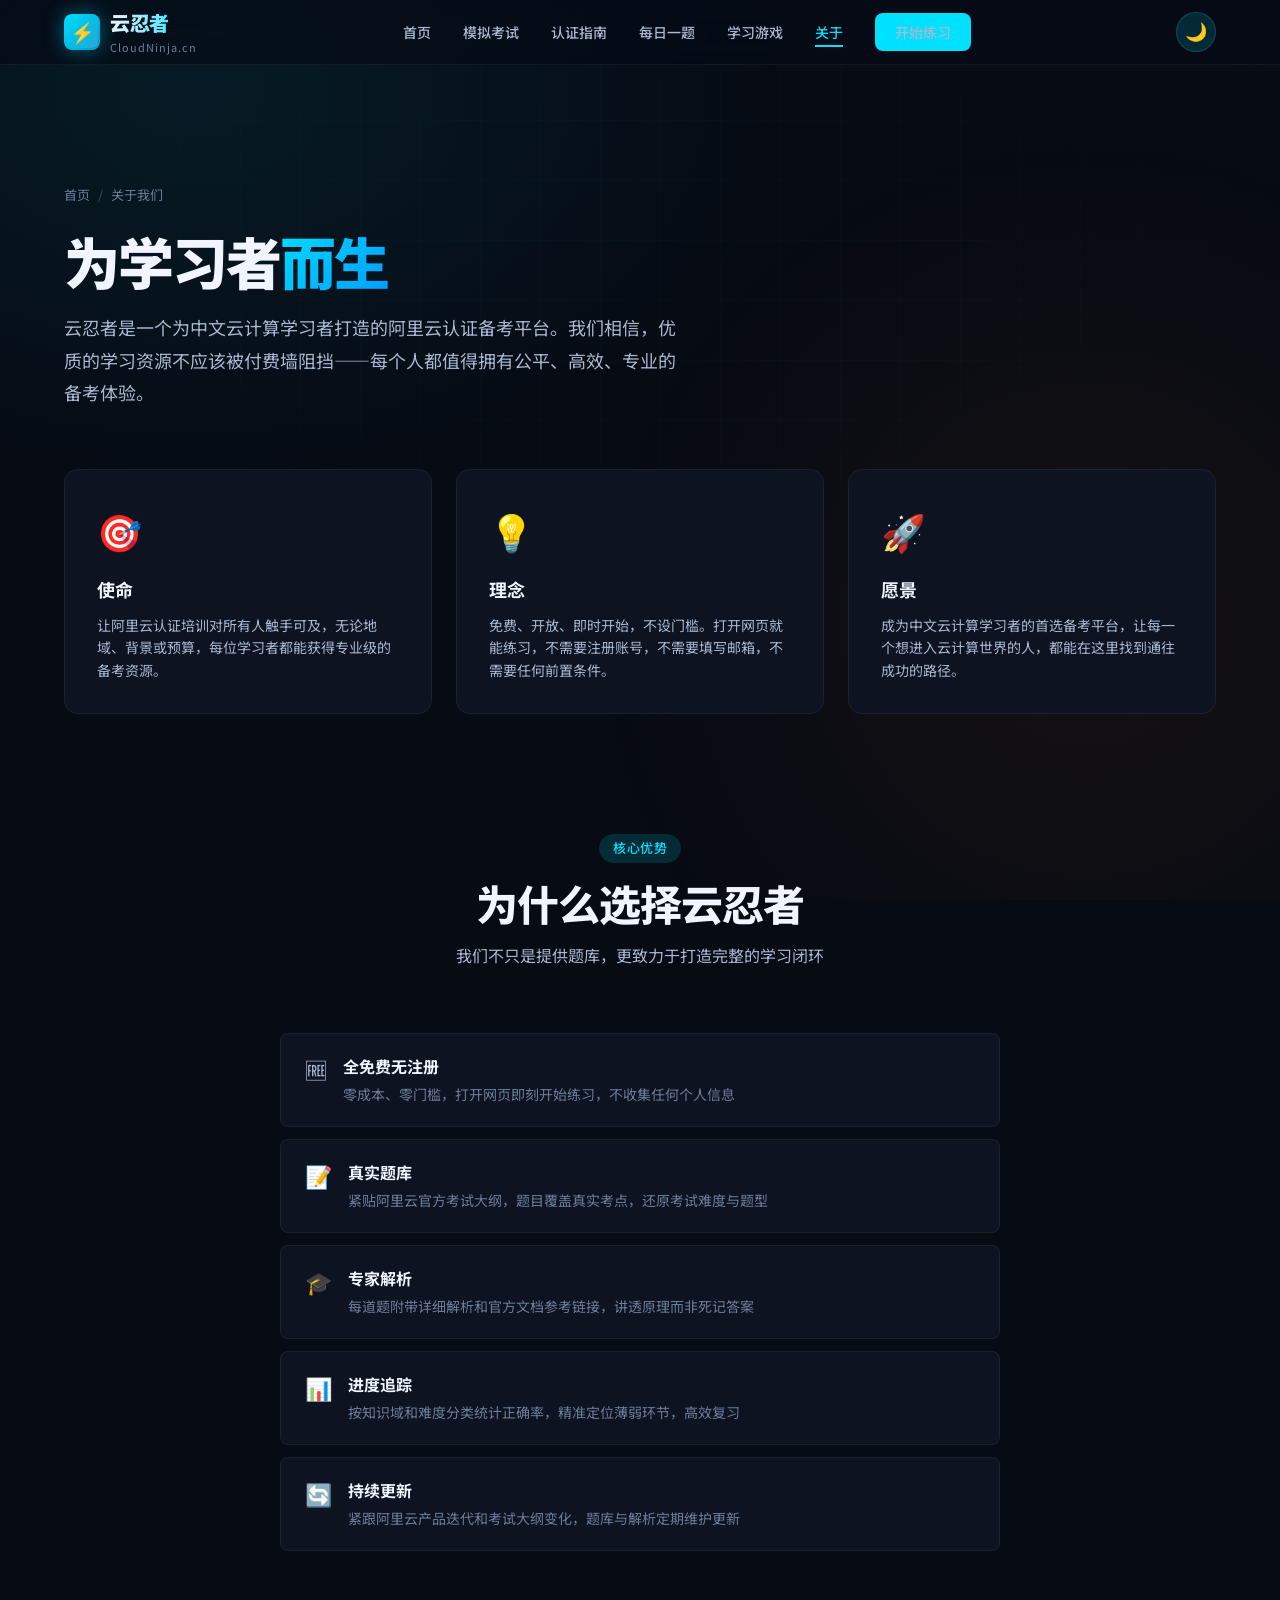
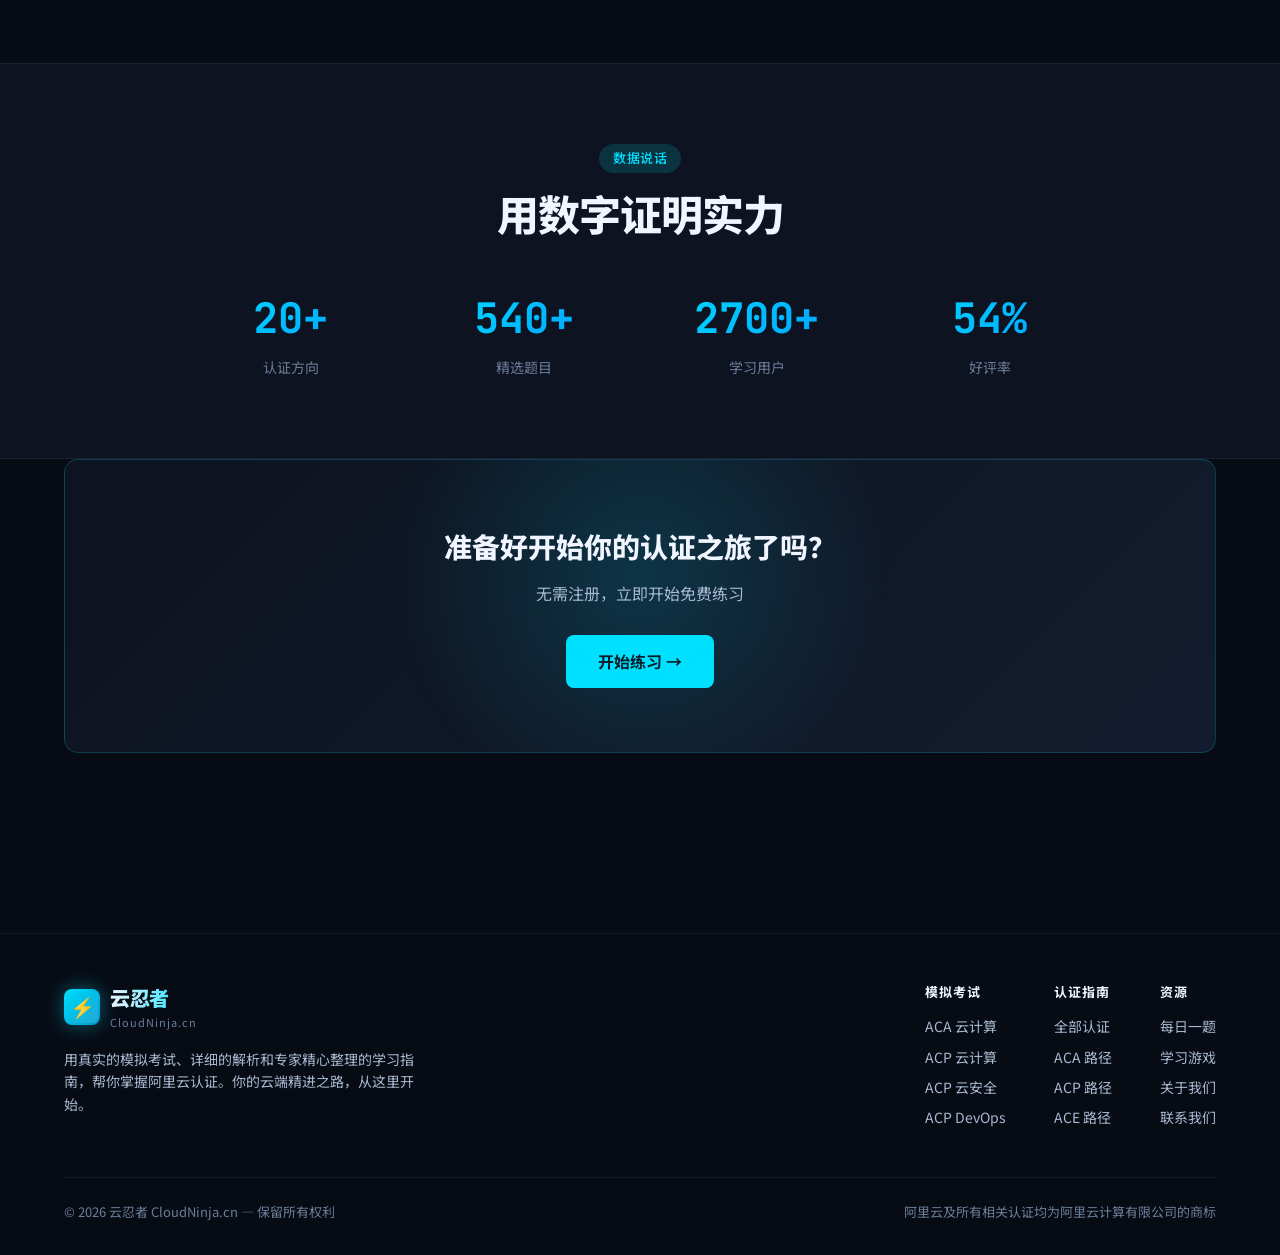
==== about.html @ 6f5555b7 "云忍者 — 阿里云认证模拟考试平台 包含完整的阿里云认证备考网站： - 首页、模拟考试列表、答题系统、认证指南、关于、联系、学习游戏 - 支持 ACA/ACP/ACE 三级认证方向 - 190+ 真实" ====
<!DOCTYPE html>
<html lang="zh-CN">
<head>
    <meta charset="UTF-8">
    <meta name="viewport" content="width=device-width, initial-scale=1.0">
    <meta name="description" content="关于云忍者 — 让阿里云认证培训对所有人触手可及。了解我们的使命、理念与愿景。">
    <title>关于我们 | 云忍者</title>
    <link rel="preconnect" href="https://fonts.googleapis.com">
    <link rel="preconnect" href="https://fonts.gstatic.com" crossorigin>
    <link href="https://fonts.googleapis.com/css2?family=Noto+Sans+SC:wght@300;400;500;700;900&family=JetBrains+Mono:wght@400;600;700&display=swap" rel="stylesheet">
    <link rel="stylesheet" href="style.css">
    <style>
        /* About 页面专属样式 */
        .reasons-list { list-style: none; max-width: 720px; margin: 0 auto; }
        .reasons-list li {
            display: flex; align-items: flex-start; gap: 16px;
            padding: 20px 24px; margin-bottom: 12px;
            background: var(--bg-1); border: 1px solid var(--border);
            border-radius: var(--radius-sm);
            font-size: 16px; color: var(--text-1); line-height: 1.6;
            transition: all 0.3s;
        }
        .reasons-list li:hover { border-color: var(--border-hi); background: var(--bg-2); transform: translateX(6px); }
        .reasons-list .reason-icon {
            font-size: 22px; flex-shrink: 0; line-height: 1.4;
        }
        .reasons-list .reason-title { font-weight: 700; color: var(--text-0); }
        .reasons-list .reason-desc { font-size: 14px; color: var(--text-2); margin-top: 4px; }
        .stats-section { background: var(--bg-1); border-top: 1px solid var(--border); border-bottom: 1px solid var(--border); }
        .stats-grid {
            display: grid; grid-template-columns: repeat(4, 1fr); gap: 32px;
            max-width: 900px; margin: 0 auto;
        }
        .stats-grid .hero-stat { text-align: center; }
        .stats-grid .hero-stat .num { font-size: 42px; }
        .stats-grid .hero-stat .label { font-size: 14px; }
        .about-cta {
            text-align: center; padding: 64px 48px;
            background: linear-gradient(135deg, var(--bg-1), var(--bg-2));
            border: 1px solid var(--border-hi); border-radius: var(--radius);
            position: relative; overflow: hidden;
        }
        .about-cta::before {
            content: ''; position: absolute; top: -30%; left: 50%; transform: translateX(-50%);
            width: 600px; height: 400px; background: radial-gradient(circle, var(--accent-dim), transparent 70%);
        }
        .about-cta h3 { font-size: 28px; font-weight: 800; margin-bottom: 12px; position: relative; }
        .about-cta p { font-size: 16px; color: var(--text-1); margin-bottom: 28px; position: relative; }
        @media (max-width: 900px) {
            .stats-grid { grid-template-columns: repeat(2, 1fr); gap: 24px; }
        }
        @media (max-width: 600px) {
            .stats-grid { grid-template-columns: 1fr; }
        }
    </style>
<script>const t=localStorage.getItem('theme');if(t==='light')document.documentElement.setAttribute('data-theme','light');</script>
</head>
<body>

<div class="bg-grid"></div>
<div class="bg-glow"></div>

<!-- ===== Navigation ===== -->
<nav id="nav"></nav>

<!-- ===== About Hero ===== -->
<section class="about-hero">
    <div class="container">
        <div class="breadcrumb">
            <a href="index.html">首页</a>
            <span class="sep">/</span>
            <span>关于我们</span>
        </div>
        <h1 style="font-size: clamp(36px, 5vw, 56px); font-weight: 900; letter-spacing: -2px; line-height: 1.1; margin-bottom: 20px;">
            为学习者<span style="background: linear-gradient(135deg, var(--accent), #0099ff); -webkit-background-clip: text; -webkit-text-fill-color: transparent;">而生</span>
        </h1>
        <p style="font-size: 18px; color: var(--text-1); line-height: 1.8; max-width: 620px;">
            云忍者是一个为中文云计算学习者打造的阿里云认证备考平台。我们相信，优质的学习资源不应该被付费墙阻挡——每个人都值得拥有公平、高效、专业的备考体验。
        </p>

        <!-- 三栏卡片 -->
        <div class="about-grid">
            <div class="about-card reveal">
                <div class="icon">🎯</div>
                <h3>使命</h3>
                <p>让阿里云认证培训对所有人触手可及，无论地域、背景或预算，每位学习者都能获得专业级的备考资源。</p>
            </div>
            <div class="about-card reveal">
                <div class="icon">💡</div>
                <h3>理念</h3>
                <p>免费、开放、即时开始，不设门槛。打开网页就能练习，不需要注册账号，不需要填写邮箱，不需要任何前置条件。</p>
            </div>
            <div class="about-card reveal">
                <div class="icon">🚀</div>
                <h3>愿景</h3>
                <p>成为中文云计算学习者的首选备考平台，让每一个想进入云计算世界的人，都能在这里找到通往成功的路径。</p>
            </div>
        </div>
    </div>
</section>

<!-- ===== 为什么选择云忍者 ===== -->
<section class="section" style="padding-top: 60px;">
    <div class="container">
        <div class="section-header reveal">
            <span class="section-tag">核心优势</span>
            <h2 class="section-title">为什么选择云忍者</h2>
            <p class="section-sub">我们不只是提供题库，更致力于打造完整的学习闭环</p>
        </div>
        <ul class="reasons-list">
            <li class="reveal">
                <span class="reason-icon">🆓</span>
                <div>
                    <div class="reason-title">全免费无注册</div>
                    <div class="reason-desc">零成本、零门槛，打开网页即刻开始练习，不收集任何个人信息</div>
                </div>
            </li>
            <li class="reveal">
                <span class="reason-icon">📝</span>
                <div>
                    <div class="reason-title">真实题库</div>
                    <div class="reason-desc">紧贴阿里云官方考试大纲，题目覆盖真实考点，还原考试难度与题型</div>
                </div>
            </li>
            <li class="reveal">
                <span class="reason-icon">🎓</span>
                <div>
                    <div class="reason-title">专家解析</div>
                    <div class="reason-desc">每道题附带详细解析和官方文档参考链接，讲透原理而非死记答案</div>
                </div>
            </li>
            <li class="reveal">
                <span class="reason-icon">📊</span>
                <div>
                    <div class="reason-title">进度追踪</div>
                    <div class="reason-desc">按知识域和难度分类统计正确率，精准定位薄弱环节，高效复习</div>
                </div>
            </li>
            <li class="reveal">
                <span class="reason-icon">🔄</span>
                <div>
                    <div class="reason-title">持续更新</div>
                    <div class="reason-desc">紧跟阿里云产品迭代和考试大纲变化，题库与解析定期维护更新</div>
                </div>
            </li>
        </ul>
    </div>
</section>

<!-- ===== 数据统计 ===== -->
<section class="section stats-section" style="padding: 80px 0;">
    <div class="container">
        <div class="section-header reveal" style="margin-bottom: 48px;">
            <span class="section-tag">数据说话</span>
            <h2 class="section-title">用数字证明实力</h2>
        </div>
        <div class="stats-grid">
            <div class="hero-stat reveal">
                <div class="num" data-target="20" data-suffix="+">0</div>
                <div class="label">认证方向</div>
            </div>
            <div class="hero-stat reveal">
                <div class="num" data-target="1000" data-suffix="+">0</div>
                <div class="label">精选题目</div>
            </div>
            <div class="hero-stat reveal">
                <div class="num" data-target="5000" data-suffix="+">0</div>
                <div class="label">学习用户</div>
            </div>
            <div class="hero-stat reveal">
                <div class="num" data-target="98" data-suffix="%">0</div>
                <div class="label">好评率</div>
            </div>
        </div>
    </div>
</section>

<!-- ===== CTA ===== -->
<section class="section" style="padding-top: 0;">
    <div class="container">
        <div class="about-cta reveal">
            <h3>准备好开始你的认证之旅了吗？</h3>
            <p>无需注册，立即开始免费练习</p>
            <a href="practice.html" class="btn-primary">开始练习 →</a>
        </div>
    </div>
</section>

<!-- ===== Footer ===== -->
<footer id="footer"></footer>

<script src="app.js"></script>
<script>
    // ===== 数字计数动画 =====
    const animateCounter = (el) => {
        const target = parseInt(el.dataset.target);
        const suffix = el.dataset.suffix || '';
        if (target === 0) { el.textContent = '0' + suffix; return; }
        let current = 0;
        const step = Math.ceil(target / 50);
        const timer = setInterval(() => {
            current += step;
            if (current >= target) { current = target; clearInterval(timer); }
            el.textContent = current + suffix;
        }, 30);
    };

    // ===== 滚动揭示 + 计数触发 =====
    const observer = new IntersectionObserver((entries) => {
        entries.forEach(entry => {
            if (entry.isIntersecting) {
                entry.target.classList.add('in');
                if (entry.target.classList.contains('hero-stat')) {
                    const numEl = entry.target.querySelector('.num');
                    if (numEl && !numEl.dataset.animated) {
                        numEl.dataset.animated = 'true';
                        animateCounter(numEl);
                    }
                }
            }
        });
    }, { threshold: 0.15 });

    document.querySelectorAll('.reveal').forEach(el => observer.observe(el));
    document.querySelectorAll('.hero-stat').forEach(el => observer.observe(el));
</script>

</body>
</html>
---- style.css ----
/* ===== Reset & Base ===== */
*, *::before, *::after { box-sizing: border-box; margin: 0; padding: 0; }
:root {
    --bg-0: #070b14;
    --bg-1: #0d1320;
    --bg-2: #131c2e;
    --bg-3: #1a2640;
    --border: rgba(255,255,255,0.06);
    --border-hi: rgba(0,224,255,0.2);
    --accent: #00e0ff;
    --accent-dim: rgba(0,224,255,0.15);
    --accent-glow: rgba(0,224,255,0.4);
    --warm: #ff7a00;
    --warm-dim: rgba(255,122,0,0.15);
    --green: #00ff9d;
    --red: #ff6480;
    --red-dim: rgba(255,100,128,0.1);
    --text-0: #f0f5ff;
    --text-1: #a8b8d0;
    --text-2: #6b7d99;
    --text-3: #3d4a63;
    --radius: 14px;
    --radius-sm: 8px;
    --max-w: 1200px;
    --font-sans: 'Noto Sans SC', -apple-system, BlinkMacSystemFont, sans-serif;
    --font-mono: 'JetBrains Mono', 'Fira Code', monospace;
    --nav-bg: rgba(7,11,20,0.7);
    --option-bg: rgba(255,255,255,0.02);
}

/* ===== Light Theme ===== */
[data-theme="light"] {
    --bg-0: #f5f7fa;
    --bg-1: #ffffff;
    --bg-2: #eef2f7;
    --bg-3: #e2e8f0;
    --border: rgba(0,0,0,0.08);
    --border-hi: rgba(0,153,204,0.25);
    --accent: #0090b8;
    --accent-dim: rgba(0,144,184,0.1);
    --accent-glow: rgba(0,144,184,0.3);
    --warm: #d96500;
    --warm-dim: rgba(217,101,0,0.1);
    --green: #00a060;
    --red: #e0406a;
    --red-dim: rgba(224,64,106,0.08);
    --text-0: #1a202c;
    --text-1: #4a5568;
    --text-2: #718096;
    --text-3: #a0aec0;
    --nav-bg: rgba(255,255,255,0.8);
    --option-bg: rgba(0,0,0,0.02);
}
html { scroll-behavior: smooth; }
body {
    font-family: var(--font-sans);
    background: var(--bg-0);
    color: var(--text-0);
    line-height: 1.6;
    overflow-x: hidden;
    -webkit-font-smoothing: antialiased;
}
a { color: inherit; text-decoration: none; }
img { max-width: 100%; display: block; }

/* ===== Background Effects ===== */
.bg-grid {
    position: fixed; inset: 0; z-index: 0; pointer-events: none;
    background-image:
        linear-gradient(rgba(0,224,255,0.025) 1px, transparent 1px),
        linear-gradient(90deg, rgba(0,224,255,0.025) 1px, transparent 1px);
    background-size: 60px 60px;
    mask-image: radial-gradient(ellipse 80% 60% at 50% 30%, black 30%, transparent 80%);
}
.bg-glow {
    position: fixed; inset: 0; z-index: 0; pointer-events: none;
    background:
        radial-gradient(ellipse 600px 400px at 15% 10%, rgba(0,224,255,0.08), transparent),
        radial-gradient(ellipse 500px 500px at 85% 70%, rgba(255,122,0,0.06), transparent);
}

/* ===== Navigation ===== */
nav {
    position: sticky; top: 0; z-index: 100;
    backdrop-filter: blur(20px) saturate(1.5);
    -webkit-backdrop-filter: blur(20px) saturate(1.5);
    background: var(--nav-bg);
    border-bottom: 1px solid var(--border);
    transition: border-color 0.3s;
}
nav.scrolled { border-bottom-color: var(--border-hi); }
.nav-inner {
    max-width: var(--max-w); margin: 0 auto;
    display: flex; align-items: center; justify-content: space-between;
    padding: 0 24px; height: 64px;
}
.logo {
    display: flex; align-items: center; gap: 10px;
    font-weight: 900; font-size: 20px; letter-spacing: -0.5px;
}
.logo-icon {
    width: 36px; height: 36px;
    background: linear-gradient(135deg, var(--accent), #0099cc);
    border-radius: 8px;
    display: flex; align-items: center; justify-content: center;
    font-size: 20px; position: relative;
    box-shadow: 0 0 20px var(--accent-glow);
}
.logo-icon::after {
    content: ''; position: absolute; inset: 2px;
    border-radius: 6px;
    background: linear-gradient(135deg, transparent 40%, rgba(255,255,255,0.15));
    pointer-events: none;
}
.logo-text { background: linear-gradient(90deg, var(--text-0), var(--accent)); -webkit-background-clip: text; -webkit-text-fill-color: transparent; }
.logo-sub { font-size: 11px; color: var(--text-2); font-weight: 400; letter-spacing: 1px; }
.nav-links { display: flex; align-items: center; gap: 32px; }
.nav-links a {
    font-size: 14px; color: var(--text-1); font-weight: 500;
    transition: color 0.2s; position: relative;
}
.nav-links a::after {
    content: ''; position: absolute; bottom: -4px; left: 0;
    width: 0; height: 2px; background: var(--accent);
    transition: width 0.3s;
}
.nav-links a:hover { color: var(--text-0); }
.nav-links a:hover::after { width: 100%; }
.nav-links a.active { color: var(--accent); }
.nav-links a.active::after { width: 100%; }
.nav-cta {
    padding: 8px 20px; border-radius: var(--radius-sm);
    background: var(--accent); color: var(--bg-0);
    font-weight: 700; font-size: 14px;
    transition: all 0.2s;
}
.nav-cta:hover { box-shadow: 0 0 24px var(--accent-glow); transform: translateY(-1px); }
.nav-right { display: flex; align-items: center; gap: 12px; }
.mobile-toggle { display: none; background: none; border: none; color: var(--text-0); font-size: 24px; cursor: pointer; }

/* ===== Layout ===== */
.container { max-width: var(--max-w); margin: 0 auto; padding: 0 24px; position: relative; z-index: 1; }
section { position: relative; z-index: 1; }

/* ===== Hero ===== */
.hero {
    min-height: calc(100svh - 64px);
    display: flex; align-items: center;
    position: relative; overflow: hidden;
    padding: 80px 0 60px;
}
.hero-bg {
    position: absolute; inset: 0; z-index: 0;
    background:
        radial-gradient(ellipse 700px 500px at 20% 40%, rgba(0,224,255,0.1), transparent 60%),
        radial-gradient(ellipse 500px 400px at 80% 30%, rgba(255,122,0,0.05), transparent 60%);
}
.hero-particles { position: absolute; inset: 0; z-index: 0; overflow: hidden; }
.particle {
    position: absolute; width: 4px; height: 4px;
    background: var(--accent); border-radius: 50%;
    opacity: 0; box-shadow: 0 0 8px var(--accent);
    animation: floatUp 15s linear infinite;
}
@keyframes floatUp {
    0% { transform: translateY(100vh) scale(0); opacity: 0; }
    10% { opacity: 0.6; }
    90% { opacity: 0.3; }
    100% { transform: translateY(-10vh) scale(1.5); opacity: 0; }
}
.hero-content {
    max-width: 680px; position: relative; z-index: 2;
}
.hero-badge {
    display: inline-flex; align-items: center; gap: 8px;
    padding: 6px 16px; border-radius: 100px;
    background: var(--accent-dim); border: 1px solid var(--border-hi);
    font-size: 13px; color: var(--accent); font-weight: 500;
    margin-bottom: 28px;
    animation: fadeUp 0.8s 0.1s both;
}
.hero-badge .dot { width: 6px; height: 6px; border-radius: 50%; background: var(--green); box-shadow: 0 0 8px var(--green); animation: pulse 2s infinite; }
@keyframes pulse { 0%,100% { opacity: 1; } 50% { opacity: 0.4; } }
.hero h1 {
    font-size: clamp(40px, 6vw, 72px);
    font-weight: 900; line-height: 1.05;
    letter-spacing: -2px; margin-bottom: 24px;
    animation: fadeUp 0.8s 0.2s both;
}
.hero h1 .accent {
    background: linear-gradient(135deg, var(--accent), #0099ff);
    -webkit-background-clip: text; -webkit-text-fill-color: transparent;
    background-clip: text;
}
.hero h1 .strike {
    position: relative; display: inline-block;
}
.hero h1 .strike::after {
    content: ''; position: absolute; left: 0; right: 0; top: 50%;
    height: 4px; background: var(--warm);
    transform: scaleX(0); transform-origin: left;
    animation: strikeIn 0.6s 1.2s forwards;
}
@keyframes strikeIn { to { transform: scaleX(1); } }
.hero p {
    font-size: 18px; color: var(--text-1); line-height: 1.7;
    max-width: 520px; margin-bottom: 40px;
    animation: fadeUp 0.8s 0.4s both;
}
.hero-actions { display: flex; gap: 16px; flex-wrap: wrap; animation: fadeUp 0.8s 0.6s both; }
.btn-primary {
    display: inline-flex; align-items: center; gap: 8px;
    padding: 14px 32px; border-radius: var(--radius-sm);
    background: var(--accent); color: var(--bg-0);
    font-weight: 700; font-size: 16px;
    transition: all 0.25s; border: none; cursor: pointer;
}
.btn-primary:hover { box-shadow: 0 0 32px var(--accent-glow); transform: translateY(-2px); }
.btn-secondary {
    display: inline-flex; align-items: center; gap: 8px;
    padding: 14px 32px; border-radius: var(--radius-sm);
    background: transparent; color: var(--text-0);
    font-weight: 600; font-size: 16px;
    border: 1px solid var(--border); cursor: pointer;
    transition: all 0.25s;
}
.btn-secondary:hover { border-color: var(--accent); color: var(--accent); }
@keyframes fadeUp {
    from { opacity: 0; transform: translateY(30px); }
    to { opacity: 1; transform: translateY(0); }
}

/* Hero stats */
.hero-stats {
    display: flex; gap: 48px; margin-top: 60px;
    animation: fadeUp 0.8s 0.8s both;
}
.hero-stat .num {
    font-family: var(--font-mono);
    font-size: 36px; font-weight: 700;
    background: linear-gradient(135deg, var(--accent), #0099ff);
    -webkit-background-clip: text; -webkit-text-fill-color: transparent;
}
.hero-stat .label { font-size: 13px; color: var(--text-2); margin-top: 4px; }

/* ===== Sections ===== */
.section { padding: 100px 0; }
.section-header { text-align: center; margin-bottom: 64px; }
.section-tag {
    display: inline-block; padding: 4px 14px; border-radius: 100px;
    background: var(--accent-dim); color: var(--accent);
    font-size: 13px; font-weight: 500; letter-spacing: 0.5px;
    margin-bottom: 16px;
}
.section-title {
    font-size: clamp(28px, 4vw, 42px);
    font-weight: 800; letter-spacing: -1px; line-height: 1.15;
}
.section-sub { font-size: 16px; color: var(--text-1); margin-top: 16px; max-width: 560px; margin-left: auto; margin-right: auto; }

/* ===== Features ===== */
.features-grid {
    display: grid; grid-template-columns: repeat(4, 1fr); gap: 24px;
}
.feature-card {
    background: var(--bg-1); border: 1px solid var(--border);
    border-radius: var(--radius); padding: 32px 24px;
    transition: all 0.3s; position: relative; overflow: hidden;
}
.feature-card::before {
    content: ''; position: absolute; top: 0; left: 0; right: 0; height: 2px;
    background: linear-gradient(90deg, transparent, var(--accent), transparent);
    transform: scaleX(0); transition: transform 0.4s;
}
.feature-card:hover { border-color: var(--border-hi); background: var(--bg-2); transform: translateY(-4px); }
.feature-card:hover::before { transform: scaleX(1); }
.feature-icon {
    width: 48px; height: 48px; border-radius: 12px;
    background: var(--accent-dim); display: flex; align-items: center; justify-content: center;
    font-size: 24px; margin-bottom: 20px;
}
.feature-card h3 { font-size: 18px; font-weight: 700; margin-bottom: 10px; }
.feature-card p { font-size: 14px; color: var(--text-1); line-height: 1.6; }

/* ===== Question of the Day ===== */
.qotd-wrap {
    background: linear-gradient(135deg, var(--bg-1), var(--bg-2));
    border: 1px solid var(--border-hi); border-radius: var(--radius);
    padding: 48px; display: grid; grid-template-columns: auto 1fr; gap: 40px; align-items: center;
    position: relative; overflow: hidden;
}
.qotd-wrap::before {
    content: ''; position: absolute; top: -50%; right: -10%; width: 400px; height: 400px;
    background: radial-gradient(circle, var(--accent-dim), transparent 70%);
    pointer-events: none;
}
.qotd-date {
    font-family: var(--font-mono); text-align: center;
}
.qotd-date .month { font-size: 14px; color: var(--accent); text-transform: uppercase; letter-spacing: 2px; }
.qotd-date .day { font-size: 56px; font-weight: 700; line-height: 1; background: linear-gradient(135deg, var(--accent), #0099ff); -webkit-background-clip: text; -webkit-text-fill-color: transparent; }
.qotd-date .label { font-size: 12px; color: var(--text-2); margin-top: 8px; }
.qotd-content { position: relative; z-index: 1; }
.qotd-tag { display: inline-flex; align-items: center; gap: 6px; font-size: 12px; color: var(--warm); font-weight: 600; margin-bottom: 12px; }
.qotd-content h3 { font-size: 20px; font-weight: 700; margin-bottom: 16px; line-height: 1.5; }
.qotd-options { display: flex; flex-direction: column; gap: 10px; }
.qotd-option {
    display: flex; align-items: center; gap: 12px;
    padding: 12px 16px; border-radius: var(--radius-sm);
    background: var(--option-bg); border: 1px solid var(--border);
    font-size: 14px; color: var(--text-1); cursor: pointer;
    transition: all 0.2s;
}
.qotd-option:hover { border-color: var(--accent); background: var(--accent-dim); color: var(--text-0); }
.qotd-option .key {
    width: 28px; height: 28px; border-radius: 6px;
    background: var(--bg-3); display: flex; align-items: center; justify-content: center;
    font-family: var(--font-mono); font-size: 13px; font-weight: 700; color: var(--text-1);
    flex-shrink: 0;
}
.qotd-option.correct { border-color: var(--green); background: rgba(0,255,157,0.08); color: var(--text-0); }
.qotd-option.correct .key { background: var(--green); color: var(--bg-0); }
.qotd-option.wrong { border-color: var(--red); background: var(--red-dim); color: var(--red); }
.qotd-option.wrong .key { background: var(--red); color: var(--bg-0); }
.qotd-explain {
    margin-top: 16px; padding: 16px; border-radius: var(--radius-sm);
    background: rgba(0,224,255,0.05); border: 1px solid var(--border-hi);
    font-size: 14px; color: var(--text-1); line-height: 1.7;
    display: none;
}
.qotd-explain.show { display: block; animation: fadeUp 0.4s; }

/* ===== Game Promo ===== */
.game-banner {
    display: flex; align-items: center; gap: 40px;
    background: linear-gradient(135deg, var(--bg-1), var(--bg-2));
    border: 1px solid var(--border); border-radius: var(--radius);
    padding: 48px; position: relative; overflow: hidden;
}
.game-banner::before {
    content: ''; position: absolute; inset: 0;
    background: radial-gradient(ellipse 400px 300px at 70% 50%, rgba(255,122,0,0.08), transparent);
}
.game-visual {
    font-size: 72px; line-height: 1; position: relative; z-index: 1;
}
.game-text { flex: 1; position: relative; z-index: 1; }
.game-text h3 { font-size: 24px; font-weight: 800; margin-bottom: 10px; }
.game-text p { font-size: 15px; color: var(--text-1); margin-bottom: 20px; }

/* ===== Certification Table ===== */
.cert-filter {
    display: flex; justify-content: center; gap: 8px; margin-bottom: 32px; flex-wrap: wrap;
}
.filter-btn {
    padding: 8px 20px; border-radius: 100px; border: 1px solid var(--border);
    background: transparent; color: var(--text-1); font-size: 14px; font-weight: 500;
    cursor: pointer; transition: all 0.2s; font-family: var(--font-sans);
}
.filter-btn.active { background: var(--accent); color: var(--bg-0); border-color: var(--accent); }
.filter-btn:hover:not(.active) { border-color: var(--accent); color: var(--text-0); }
.cert-table-wrap {
    overflow-x: auto; border-radius: var(--radius);
    border: 1px solid var(--border); background: var(--bg-1);
}
.cert-table {
    width: 100%; border-collapse: collapse; min-width: 900px;
}
.cert-table th {
    text-align: left; padding: 16px 20px;
    font-size: 13px; font-weight: 600; color: var(--text-2);
    border-bottom: 1px solid var(--border); white-space: nowrap;
    text-transform: uppercase; letter-spacing: 0.5px;
}
.cert-table td {
    padding: 16px 20px; font-size: 14px;
    border-bottom: 1px solid var(--border);
    transition: background 0.2s;
}
.cert-table tr:last-child td { border-bottom: none; }
.cert-table tbody tr { cursor: pointer; transition: all 0.2s; }
.cert-table tbody tr:hover { background: var(--bg-2); }
.cert-table tbody tr:hover .cert-name { color: var(--accent); }
.cert-name { font-weight: 600; transition: color 0.2s; }
.cert-code { font-family: var(--font-mono); font-size: 13px; color: var(--text-2); }
.cert-level {
    display: inline-block; padding: 3px 10px; border-radius: 100px;
    font-size: 12px; font-weight: 600;
}
.level-aca { background: rgba(0,224,255,0.1); color: var(--accent); }
.level-acp { background: rgba(255,122,0,0.1); color: var(--warm); }
.level-ace { background: rgba(255,50,100,0.1); color: #ff6480; }
.cert-price { font-family: var(--font-mono); color: var(--green); font-weight: 600; }

/* ===== Cert Cards ===== */
.cert-cards {
    display: grid; grid-template-columns: repeat(auto-fill, minmax(340px, 1fr));
    gap: 20px; margin-top: 40px;
}
.cert-card {
    background: var(--bg-1); border: 1px solid var(--border);
    border-radius: var(--radius); padding: 28px;
    transition: all 0.3s; cursor: pointer;
}
.cert-card:hover { border-color: var(--border-hi); background: var(--bg-2); transform: translateY(-3px); }
.cert-card-head { display: flex; justify-content: space-between; align-items: start; margin-bottom: 16px; }
.cert-card h4 { font-size: 17px; font-weight: 700; line-height: 1.4; }
.cert-card .desc { font-size: 13px; color: var(--text-1); line-height: 1.6; margin-bottom: 16px; }
.cert-card .meta { display: flex; gap: 16px; flex-wrap: wrap; }
.cert-card .meta-item { display: flex; align-items: center; gap: 6px; font-size: 13px; color: var(--text-2); }
.cert-card .meta-item code { font-family: var(--font-mono); font-size: 12px; color: var(--accent); }

/* ===== Path Recommendations ===== */
.paths-grid { display: grid; grid-template-columns: repeat(4, 1fr); gap: 24px; }
.path-card {
    background: var(--bg-1); border: 1px solid var(--border);
    border-radius: var(--radius); padding: 32px 24px;
    transition: all 0.3s; position: relative;
}
.path-card:hover { border-color: var(--border-hi); transform: translateY(-4px); }
.path-icon { font-size: 32px; margin-bottom: 16px; }
.path-card h4 { font-size: 16px; font-weight: 700; margin-bottom: 8px; }
.path-card .exp { font-size: 12px; color: var(--text-2); margin-bottom: 14px; }
.path-card p { font-size: 14px; color: var(--text-1); line-height: 1.6; }
.path-card .cert-rec {
    display: inline-block; margin-top: 14px; padding: 6px 12px;
    background: var(--accent-dim); border-radius: var(--radius-sm);
    font-size: 13px; color: var(--accent); font-weight: 600;
}

/* ===== YouTube CTA ===== */
.yt-banner {
    text-align: center; padding: 64px 48px;
    background: linear-gradient(135deg, var(--bg-1), var(--bg-2));
    border: 1px solid var(--border-hi); border-radius: var(--radius);
    position: relative; overflow: hidden;
}
.yt-banner::before {
    content: ''; position: absolute; top: -30%; left: 50%; transform: translateX(-50%);
    width: 600px; height: 400px; background: radial-gradient(circle, var(--accent-dim), transparent 70%);
}
.yt-banner h3 { font-size: 28px; font-weight: 800; margin-bottom: 12px; position: relative; }
.yt-banner p { font-size: 16px; color: var(--text-1); margin-bottom: 28px; position: relative; }
.yt-btn {
    display: inline-flex; align-items: center; gap: 10px;
    padding: 14px 32px; border-radius: var(--radius-sm);
    background: #ff0000; color: white; font-weight: 700; font-size: 16px;
    transition: all 0.25s; position: relative;
}
.yt-btn:hover { transform: translateY(-2px); box-shadow: 0 8px 32px rgba(255,0,0,0.3); }

/* ===== Footer ===== */
footer {
    border-top: 1px solid var(--border);
    padding: 48px 0 32px; margin-top: 80px;
}
.footer-inner { display: flex; justify-content: space-between; align-items: start; gap: 40px; flex-wrap: wrap; }
.footer-brand { max-width: 360px; }
.footer-brand p { font-size: 14px; color: var(--text-1); margin-top: 16px; line-height: 1.6; }
.footer-links { display: flex; gap: 48px; flex-wrap: wrap; }
.footer-col h5 { font-size: 13px; font-weight: 700; color: var(--text-0); margin-bottom: 12px; text-transform: uppercase; letter-spacing: 1px; }
.footer-col a { display: block; font-size: 14px; color: var(--text-1); margin-bottom: 8px; transition: color 0.2s; }
.footer-col a:hover { color: var(--accent); }
.footer-bottom {
    border-top: 1px solid var(--border); margin-top: 40px; padding-top: 24px;
    display: flex; justify-content: space-between; align-items: center; gap: 16px; flex-wrap: wrap;
}
.footer-bottom p { font-size: 13px; color: var(--text-2); }
.footer-disclaimer { font-size: 12px; color: var(--text-3); margin-top: 8px; }

/* ===== Scroll Reveal ===== */
.reveal { opacity: 0; transform: translateY(40px); transition: all 0.7s cubic-bezier(0.2, 0.8, 0.2, 1); }
.reveal.in { opacity: 1; transform: translateY(0); }

/* ===== Page Header (for sub-pages) ===== */
.page-header {
    padding: 120px 0 60px;
    position: relative; overflow: hidden;
}
.page-header-bg {
    position: absolute; inset: 0; z-index: 0;
    background:
        radial-gradient(ellipse 600px 400px at 30% 50%, rgba(0,224,255,0.08), transparent 60%),
        radial-gradient(ellipse 400px 300px at 80% 30%, rgba(255,122,0,0.04), transparent 60%);
}
.page-header h1 {
    font-size: clamp(32px, 5vw, 48px);
    font-weight: 900; letter-spacing: -1.5px; line-height: 1.1;
    margin-bottom: 16px; position: relative; z-index: 1;
}
.page-header p {
    font-size: 18px; color: var(--text-1); max-width: 560px;
    position: relative; z-index: 1;
}
.breadcrumb {
    display: flex; align-items: center; gap: 8px;
    font-size: 13px; color: var(--text-2); margin-bottom: 24px;
    position: relative; z-index: 1;
}
.breadcrumb a:hover { color: var(--accent); }
.breadcrumb span.sep { color: var(--text-3); }

/* ===== Practice Exam Cards ===== */
.exam-grid {
    display: grid; grid-template-columns: repeat(auto-fill, minmax(320px, 1fr));
    gap: 20px;
}
.exam-card {
    background: var(--bg-1); border: 1px solid var(--border);
    border-radius: var(--radius); padding: 28px;
    transition: all 0.3s; position: relative; overflow: hidden;
}
.exam-card::before {
    content: ''; position: absolute; top: 0; left: 0; right: 0; height: 3px;
    background: linear-gradient(90deg, transparent, var(--accent), transparent);
    transform: scaleX(0); transition: transform 0.4s;
}
.exam-card:hover { border-color: var(--border-hi); background: var(--bg-2); transform: translateY(-4px); }
.exam-card:hover::before { transform: scaleX(1); }
.exam-card-head { display: flex; justify-content: space-between; align-items: start; margin-bottom: 14px; }
.exam-card h3 { font-size: 18px; font-weight: 700; }
.exam-card .exam-code { font-family: var(--font-mono); font-size: 12px; color: var(--text-2); margin-top: 4px; }
.exam-card .exam-desc { font-size: 14px; color: var(--text-1); line-height: 1.6; margin-bottom: 20px; }
.exam-card .exam-meta { display: flex; gap: 20px; flex-wrap: wrap; margin-bottom: 20px; }
.exam-card .exam-meta-item { display: flex; align-items: center; gap: 6px; font-size: 13px; color: var(--text-2); }
.exam-card .exam-actions { display: flex; gap: 12px; }
.exam-btn-practice {
    flex: 1; padding: 10px 20px; border-radius: var(--radius-sm);
    background: var(--accent); color: var(--bg-0);
    font-weight: 700; font-size: 14px; text-align: center;
    transition: all 0.2s; border: none; cursor: pointer;
}
.exam-btn-practice:hover { box-shadow: 0 0 20px var(--accent-glow); }
.exam-btn-exam {
    flex: 1; padding: 10px 20px; border-radius: var(--radius-sm);
    background: transparent; color: var(--text-0);
    font-weight: 600; font-size: 14px; text-align: center;
    border: 1px solid var(--border); transition: all 0.2s; cursor: pointer;
}
.exam-btn-exam:hover { border-color: var(--accent); color: var(--accent); }

/* ===== Quiz Page ===== */
.quiz-container {
    max-width: 800px; margin: 0 auto;
}
.quiz-header {
    display: flex; justify-content: space-between; align-items: center;
    padding: 20px 0; border-bottom: 1px solid var(--border);
    margin-bottom: 32px; flex-wrap: wrap; gap: 16px;
}
.quiz-progress { display: flex; align-items: center; gap: 12px; }
.quiz-progress-bar {
    width: 200px; height: 6px; border-radius: 3px;
    background: var(--bg-3); overflow: hidden;
}
.quiz-progress-fill {
    height: 100%; background: linear-gradient(90deg, var(--accent), #0099ff);
    transition: width 0.3s; border-radius: 3px;
}
.quiz-progress-text { font-family: var(--font-mono); font-size: 14px; color: var(--text-1); }
.quiz-timer {
    font-family: var(--font-mono); font-size: 20px; font-weight: 700;
    color: var(--accent); padding: 8px 20px;
    background: var(--accent-dim); border-radius: var(--radius-sm);
    border: 1px solid var(--border-hi);
}
.quiz-timer.warning { color: var(--warm); background: var(--warm-dim); border-color: rgba(255,122,0,0.3); }
.quiz-timer.danger { color: var(--red); background: var(--red-dim); border-color: rgba(255,100,128,0.3); }

.quiz-question {
    background: var(--bg-1); border: 1px solid var(--border);
    border-radius: var(--radius); padding: 40px;
    margin-bottom: 24px; animation: fadeUp 0.5s;
}
.quiz-q-meta { display: flex; gap: 12px; margin-bottom: 20px; flex-wrap: wrap; }
.quiz-q-tag {
    padding: 4px 12px; border-radius: 100px;
    font-size: 12px; font-weight: 600;
}
.quiz-q-tag.difficulty { background: var(--bg-3); color: var(--text-1); }
.quiz-q-tag.topic { background: var(--accent-dim); color: var(--accent); }
.quiz-q-tag.type { background: var(--warm-dim); color: var(--warm); }
.quiz-q-number { font-family: var(--font-mono); font-size: 14px; color: var(--text-2); }
.quiz-question h2 {
    font-size: 22px; font-weight: 700; line-height: 1.5;
    margin-bottom: 28px;
}
.quiz-options { display: flex; flex-direction: column; gap: 12px; }
.quiz-option {
    display: flex; align-items: center; gap: 16px;
    padding: 16px 20px; border-radius: var(--radius-sm);
    background: var(--option-bg); border: 1px solid var(--border);
    font-size: 15px; color: var(--text-1); cursor: pointer;
    transition: all 0.2s;
}
.quiz-option:hover { border-color: var(--accent); background: var(--accent-dim); color: var(--text-0); }
.quiz-option.selected { border-color: var(--accent); background: var(--accent-dim); color: var(--text-0); }
.quiz-option.correct { border-color: var(--green); background: rgba(0,255,157,0.08); color: var(--text-0); }
.quiz-option.correct .key { background: var(--green); color: var(--bg-0); }
.quiz-option.wrong { border-color: var(--red); background: var(--red-dim); color: var(--red); }
.quiz-option.wrong .key { background: var(--red); color: var(--bg-0); }
.quiz-option .key {
    width: 36px; height: 36px; border-radius: 8px;
    background: var(--bg-3); display: flex; align-items: center; justify-content: center;
    font-family: var(--font-mono); font-size: 15px; font-weight: 700; color: var(--text-1);
    flex-shrink: 0; transition: all 0.2s;
}
.quiz-option.disabled { pointer-events: none; }
.quiz-explanation {
    margin-top: 24px; padding: 24px; border-radius: var(--radius-sm);
    background: rgba(0,224,255,0.04); border: 1px solid var(--border-hi);
    animation: fadeUp 0.4s;
}
.quiz-explanation h4 { font-size: 15px; font-weight: 700; margin-bottom: 12px; color: var(--accent); }
.quiz-explanation p { font-size: 14px; color: var(--text-1); line-height: 1.8; }
.quiz-explanation .ref {
    margin-top: 12px; font-size: 13px; color: var(--text-2);
    font-family: var(--font-mono);
}
.quiz-nav { display: flex; justify-content: space-between; align-items: center; margin-top: 32px; }
.quiz-nav-btn {
    padding: 12px 28px; border-radius: var(--radius-sm);
    font-weight: 600; font-size: 15px; cursor: pointer;
    transition: all 0.2s; border: 1px solid var(--border);
    background: transparent; color: var(--text-0); font-family: var(--font-sans);
}
.quiz-nav-btn:hover { border-color: var(--accent); color: var(--accent); }
.quiz-nav-btn:disabled { opacity: 0.3; cursor: not-allowed; }
.quiz-nav-btn.primary {
    background: var(--accent); color: var(--bg-0); border-color: var(--accent);
}
.quiz-nav-btn.primary:hover { box-shadow: 0 0 24px var(--accent-glow); }

/* Quiz results */
.quiz-results {
    text-align: center; padding: 60px 40px;
    background: var(--bg-1); border: 1px solid var(--border-hi);
    border-radius: var(--radius); animation: fadeUp 0.6s;
}
.quiz-results .score-ring {
    width: 200px; height: 200px; margin: 0 auto 32px;
    position: relative;
}
.quiz-results .score-ring svg { transform: rotate(-90deg); }
.quiz-results .score-ring .bg { stroke: var(--bg-3); }
.quiz-results .score-ring .fg { stroke: var(--accent); transition: stroke-dashoffset 1.5s; }
.quiz-results .score-ring .score-text {
    position: absolute; top: 50%; left: 50%; transform: translate(-50%, -50%);
    text-align: center;
}
.quiz-results .score-number {
    font-family: var(--font-mono); font-size: 48px; font-weight: 700;
    background: linear-gradient(135deg, var(--accent), #0099ff);
    -webkit-background-clip: text; -webkit-text-fill-color: transparent;
}
.quiz-results .score-label { font-size: 14px; color: var(--text-2); margin-top: 4px; }
.quiz-results h2 { font-size: 28px; font-weight: 800; margin-bottom: 12px; }
.quiz-results .verdict { font-size: 16px; color: var(--text-1); margin-bottom: 32px; }
.quiz-results .stats { display: flex; justify-content: center; gap: 48px; margin-bottom: 40px; flex-wrap: wrap; }
.quiz-results .stat .stat-num { font-family: var(--font-mono); font-size: 28px; font-weight: 700; color: var(--text-0); }
.quiz-results .stat .stat-label { font-size: 13px; color: var(--text-2); margin-top: 4px; }
.quiz-results .actions { display: flex; justify-content: center; gap: 16px; flex-wrap: wrap; }

/* ===== Certification Detail Page ===== */
.cert-detail-header {
    padding: 100px 0 40px;
}
.cert-detail-badge {
    display: inline-flex; align-items: center; gap: 8px;
    padding: 6px 16px; border-radius: 100px;
    font-size: 13px; font-weight: 600; margin-bottom: 16px;
}
.cert-detail-header h1 {
    font-size: clamp(32px, 5vw, 44px);
    font-weight: 900; letter-spacing: -1px; line-height: 1.1;
    margin-bottom: 16px;
}
.cert-detail-header .subtitle { font-size: 18px; color: var(--text-1); max-width: 680px; }
.cert-info-grid {
    display: grid; grid-template-columns: repeat(auto-fit, minmax(180px, 1fr));
    gap: 16px; margin-top: 40px;
}
.cert-info-card {
    background: var(--bg-1); border: 1px solid var(--border);
    border-radius: var(--radius-sm); padding: 24px;
}
.cert-info-card .label { font-size: 12px; color: var(--text-2); text-transform: uppercase; letter-spacing: 1px; margin-bottom: 8px; }
.cert-info-card .value { font-size: 20px; font-weight: 700; }
.cert-info-card .value.mono { font-family: var(--font-mono); }

.cert-content { display: grid; grid-template-columns: 1fr 320px; gap: 48px; margin-top: 60px; }
.cert-content-main h2 { font-size: 24px; font-weight: 800; margin: 40px 0 16px; }
.cert-content-main h2:first-child { margin-top: 0; }
.cert-content-main p { font-size: 16px; color: var(--text-1); line-height: 1.8; margin-bottom: 16px; }
.cert-content-main ul { list-style: none; margin-bottom: 20px; }
.cert-content-main ul li { font-size: 15px; color: var(--text-1); padding: 8px 0 8px 28px; position: relative; line-height: 1.6; }
.cert-content-main ul li::before { content: '▸'; position: absolute; left: 0; color: var(--accent); }
.cert-sidebar {
    position: sticky; top: 88px; align-self: start;
}
.cert-sidebar-card {
    background: var(--bg-1); border: 1px solid var(--border);
    border-radius: var(--radius); padding: 28px; margin-bottom: 20px;
}
.cert-sidebar-card h4 { font-size: 16px; font-weight: 700; margin-bottom: 16px; }
.cert-sidebar-card .domain-bar { margin-bottom: 14px; }
.cert-sidebar-card .domain-bar-head { display: flex; justify-content: space-between; font-size: 13px; margin-bottom: 6px; }
.cert-sidebar-card .domain-bar-head .name { color: var(--text-1); }
.cert-sidebar-card .domain-bar-head .pct { font-family: var(--font-mono); color: var(--accent); font-weight: 600; }
.cert-sidebar-card .domain-bar-track { height: 6px; border-radius: 3px; background: var(--bg-3); overflow: hidden; }
.cert-sidebar-card .domain-bar-fill { height: 100%; border-radius: 3px; background: linear-gradient(90deg, var(--accent), #0099ff); transition: width 1s; }

/* ===== About Page ===== */
.about-hero { padding: 120px 0 60px; }
.about-grid { display: grid; grid-template-columns: repeat(3, 1fr); gap: 24px; margin-top: 60px; }
.about-card {
    background: var(--bg-1); border: 1px solid var(--border);
    border-radius: var(--radius); padding: 32px;
    transition: all 0.3s;
}
.about-card:hover { border-color: var(--border-hi); transform: translateY(-4px); }
.about-card .icon { font-size: 36px; margin-bottom: 16px; }
.about-card h3 { font-size: 18px; font-weight: 700; margin-bottom: 10px; }
.about-card p { font-size: 14px; color: var(--text-1); line-height: 1.6; }

/* ===== Contact Page ===== */
.contact-form {
    max-width: 600px; margin: 0 auto;
}
.form-group { margin-bottom: 24px; }
.form-group label { display: block; font-size: 14px; font-weight: 600; margin-bottom: 8px; color: var(--text-0); }
.form-group input, .form-group textarea, .form-group select {
    width: 100%; padding: 14px 16px; border-radius: var(--radius-sm);
    background: var(--bg-1); border: 1px solid var(--border);
    color: var(--text-0); font-size: 15px; font-family: var(--font-sans);
    transition: border-color 0.2s;
}
.form-group input:focus, .form-group textarea:focus, .form-group select:focus {
    outline: none; border-color: var(--accent);
}
.form-group textarea { resize: vertical; min-height: 120px; }
.contact-info { display: flex; justify-content: center; gap: 48px; margin-bottom: 48px; flex-wrap: wrap; }
.contact-info-item { text-align: center; }
.contact-info-item .icon { font-size: 32px; margin-bottom: 8px; }
.contact-info-item .label { font-size: 13px; color: var(--text-2); }
.contact-info-item .value { font-size: 15px; color: var(--text-0); font-weight: 600; }

/* ===== Game Page ===== */
.game-container {
    max-width: 800px; margin: 0 auto; text-align: center;
}
.game-canvas-wrap {
    background: var(--bg-1); border: 1px solid var(--border-hi);
    border-radius: var(--radius); padding: 20px; margin-top: 32px;
}
#gameCanvas {
    background: var(--bg-0); border-radius: var(--radius-sm);
    display: block; margin: 0 auto;
}
.game-controls { display: flex; justify-content: center; gap: 16px; margin-top: 20px; flex-wrap: wrap; }
.game-score {
    display: flex; justify-content: center; gap: 32px; margin-top: 16px;
}
.game-score-item .label { font-size: 12px; color: var(--text-2); }
.game-score-item .value { font-family: var(--font-mono); font-size: 24px; font-weight: 700; color: var(--accent); }

/* ===== Responsive ===== */
@media (max-width: 900px) {
    .nav-links { display: none; }
    .mobile-toggle { display: block; }
    .nav-links.open {
        display: flex; flex-direction: column; position: absolute;
        top: 64px; left: 0; right: 0; background: var(--bg-1);
        padding: 20px 24px; gap: 16px; border-bottom: 1px solid var(--border);
    }
    .features-grid { grid-template-columns: repeat(2, 1fr); }
    .paths-grid { grid-template-columns: repeat(2, 1fr); }
    .qotd-wrap { grid-template-columns: 1fr; gap: 24px; }
    .hero-stats { gap: 32px; flex-wrap: wrap; }
    .game-banner { flex-direction: column; text-align: center; }
    .cert-content { grid-template-columns: 1fr; }
    .cert-sidebar { position: static; }
    .about-grid { grid-template-columns: 1fr; }
}
@media (max-width: 600px) {
    .features-grid { grid-template-columns: 1fr; }
    .paths-grid { grid-template-columns: 1fr; }
    .hero h1 { font-size: 36px; }
    .hero p { font-size: 16px; }
    .section { padding: 64px 0; }
    .qotd-wrap, .game-banner, .yt-banner { padding: 32px 24px; }
    .quiz-question { padding: 24px 20px; }
}

/* ===== Theme Toggle Button ===== */
.theme-toggle {
    width: 40px; height: 40px; border-radius: 50%;
    border: 1px solid var(--border-hi); background: var(--accent-dim);
    display: flex; align-items: center; justify-content: center;
    cursor: pointer; transition: all 0.3s; flex-shrink: 0;
    font-size: 18px; line-height: 1;
}
.theme-toggle:hover { border-color: var(--accent); transform: scale(1.1); }
.theme-toggle .icon-sun { display: none; }
.theme-toggle .icon-moon { display: block; }
[data-theme="light"] .theme-toggle .icon-sun { display: block; }
[data-theme="light"] .theme-toggle .icon-moon { display: none; }

/* ===== Light Theme Adjustments ===== */
[data-theme="light"] .bg-grid {
    background-image:
        linear-gradient(rgba(0,144,184,0.04) 1px, transparent 1px),
        linear-gradient(90deg, rgba(0,144,184,0.04) 1px, transparent 1px);
}
[data-theme="light"] .bg-glow {
    background:
        radial-gradient(ellipse 600px 400px at 15% 10%, rgba(0,144,184,0.06), transparent),
        radial-gradient(ellipse 500px 500px at 85% 70%, rgba(217,101,0,0.04), transparent);
}
[data-theme="light"] .hero-bg {
    background:
        radial-gradient(ellipse 700px 500px at 20% 40%, rgba(0,144,184,0.08), transparent 60%),
        radial-gradient(ellipse 500px 400px at 80% 30%, rgba(217,101,0,0.04), transparent 60%);
}
[data-theme="light"] .page-header-bg {
    background:
        radial-gradient(ellipse 600px 400px at 30% 50%, rgba(0,144,184,0.06), transparent 60%),
        radial-gradient(ellipse 400px 300px at 80% 30%, rgba(217,101,0,0.03), transparent 60%);
}
[data-theme="light"] .quiz-explanation {
    background: rgba(0,144,184,0.05);
}
[data-theme="light"] .logo-text {
    background: linear-gradient(90deg, var(--text-0), var(--accent));
    -webkit-background-clip: text; -webkit-text-fill-color: transparent;
}
[data-theme="light"] .hero h1 .accent {
    background: linear-gradient(135deg, var(--accent), #0066cc);
    -webkit-background-clip: text; -webkit-text-fill-color: transparent;
}
[data-theme="light"] .hero-stat .num,
[data-theme="light"] .qotd-date .day,
[data-theme="light"] .quiz-results .score-number {
    background: linear-gradient(135deg, var(--accent), #0066cc);
    -webkit-background-clip: text; -webkit-text-fill-color: transparent;
}
[data-theme="light"] .quiz-progress-fill {
    background: linear-gradient(90deg, var(--accent), #0066cc);
}
[data-theme="light"] .domain-bar-fill {
    background: linear-gradient(90deg, var(--accent), #0066cc);
}
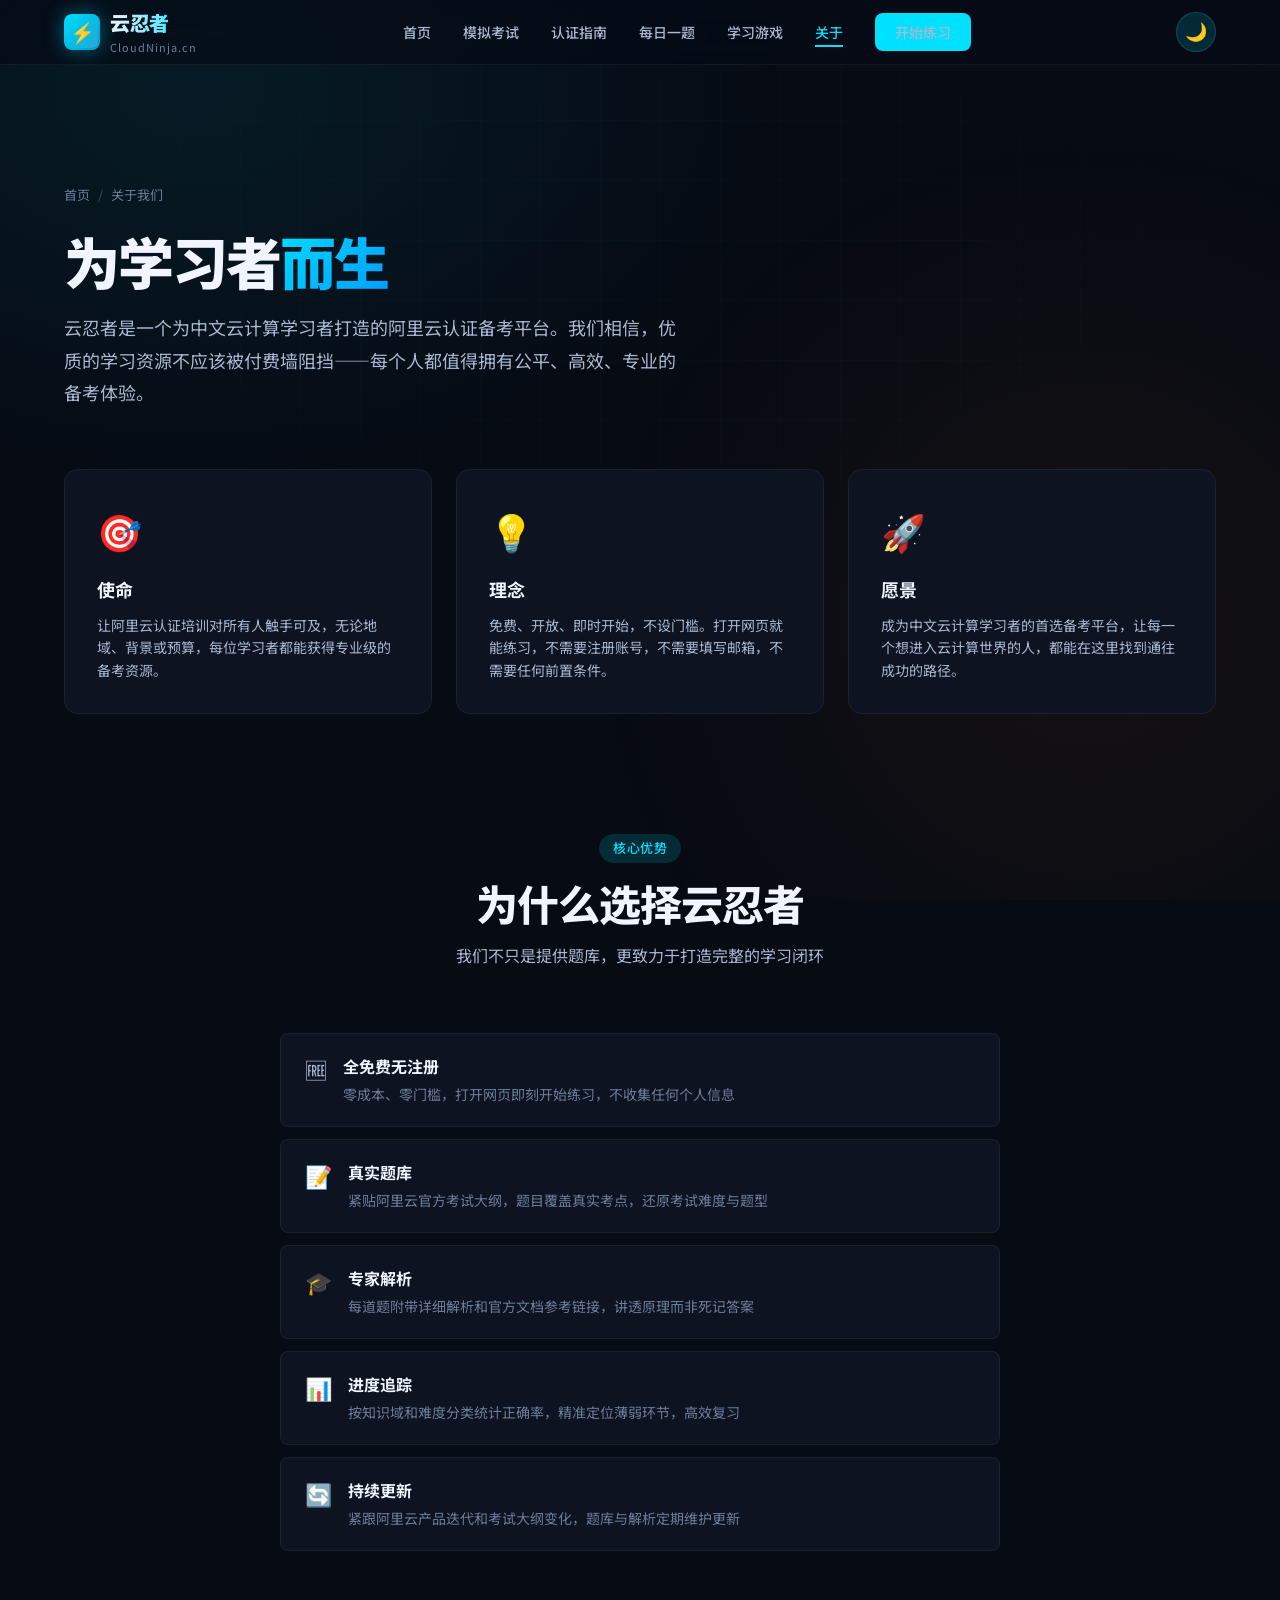
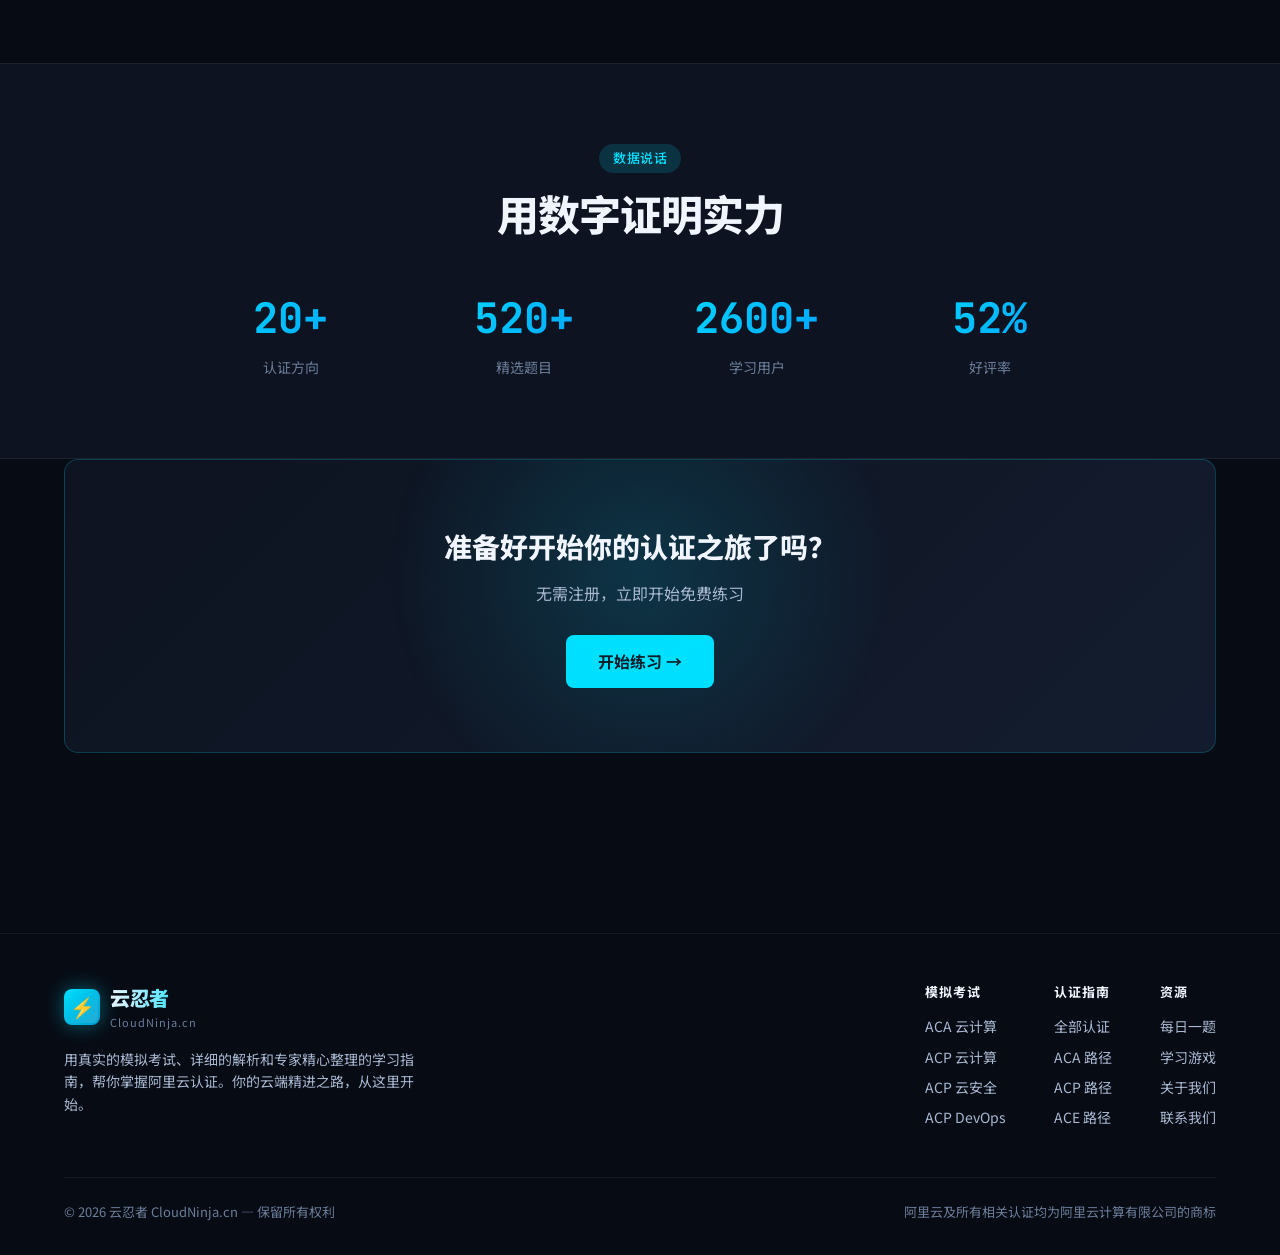
==== commit 82851f97: "统一考试配置与认证目录，修复时长/通过线与每日一题硬编码" ====
--- a/about.html
+++ b/about.html
@@ -53,7 +53,7 @@
             .stats-grid { grid-template-columns: 1fr; }
         }
     </style>
-<script>const t=localStorage.getItem('theme');if(t==='light')document.documentElement.setAttribute('data-theme','light');</script>
+<script>const t=new URLSearchParams(location.search).get('theme')||localStorage.getItem('theme');if(t==='light')document.documentElement.setAttribute('data-theme','light');</script>
 </head>
 <body>
 
--- a/style.css
+++ b/style.css
@@ -517,6 +517,12 @@
 }
 .exam-card:hover { border-color: var(--border-hi); background: var(--bg-2); transform: translateY(-4px); }
 .exam-card:hover::before { transform: scaleX(1); }
+.exam-card.highlighted {
+    border-color: var(--accent);
+    box-shadow: 0 0 0 3px var(--accent-dim), 0 18px 45px rgba(0,153,204,0.15);
+}
+.exam-card.highlighted::before { transform: scaleX(1); }
+.exam-card.highlighted h3 { color: var(--accent); }
 .exam-card-head { display: flex; justify-content: space-between; align-items: start; margin-bottom: 14px; }
 .exam-card h3 { font-size: 18px; font-weight: 700; }
 .exam-card .exam-code { font-family: var(--font-mono); font-size: 12px; color: var(--text-2); margin-top: 4px; }
